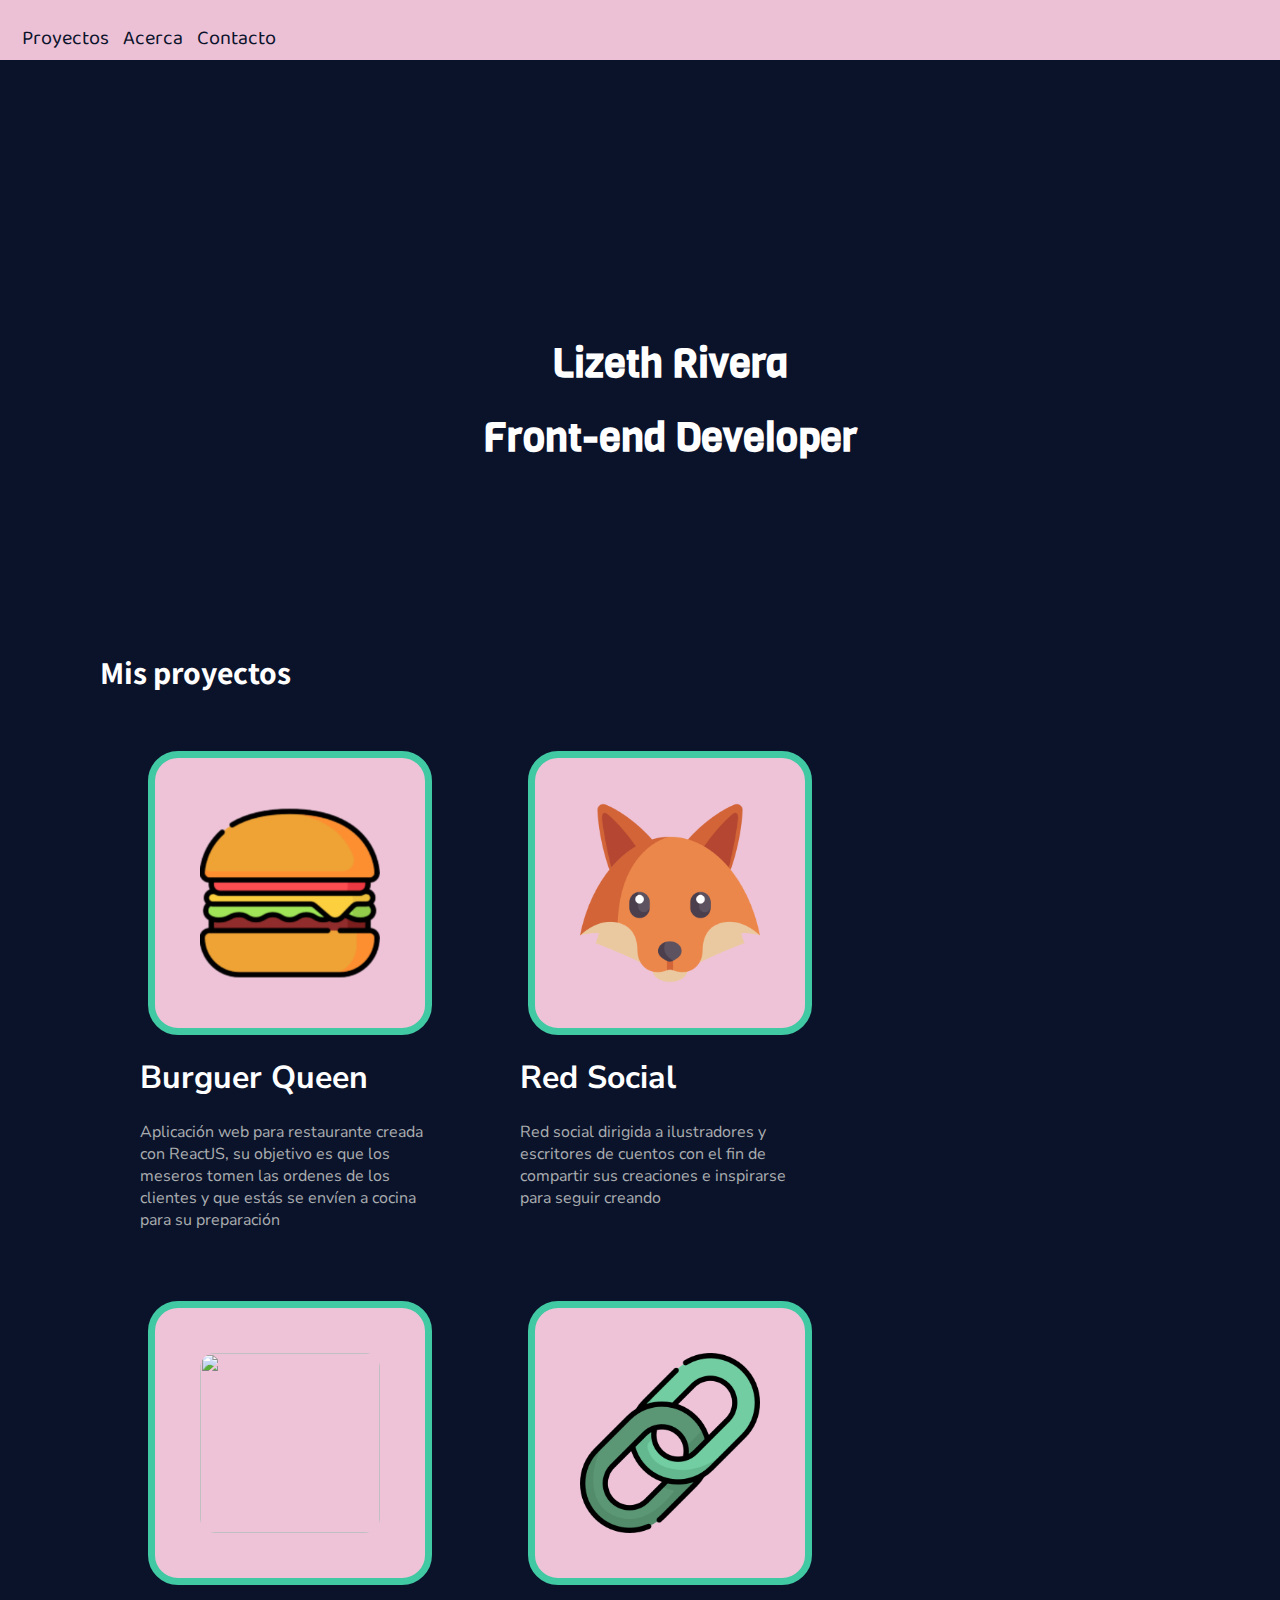
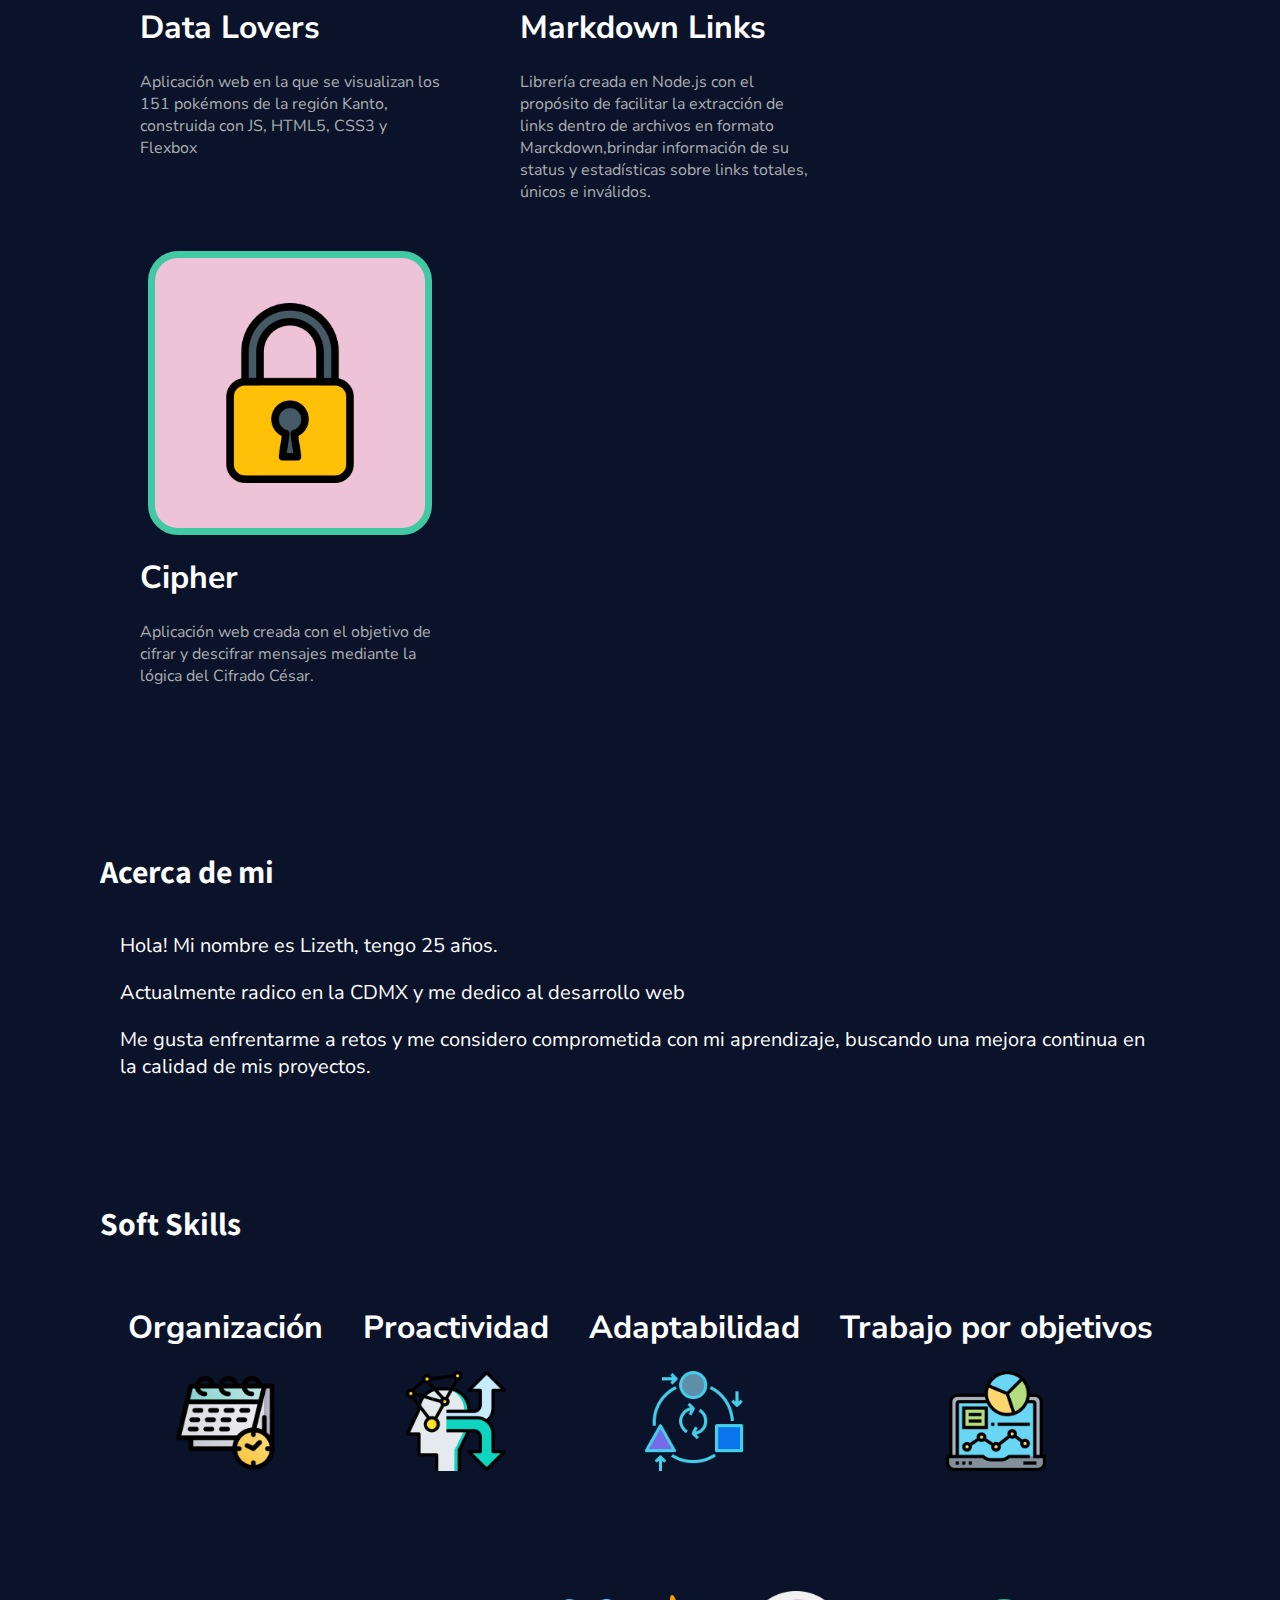
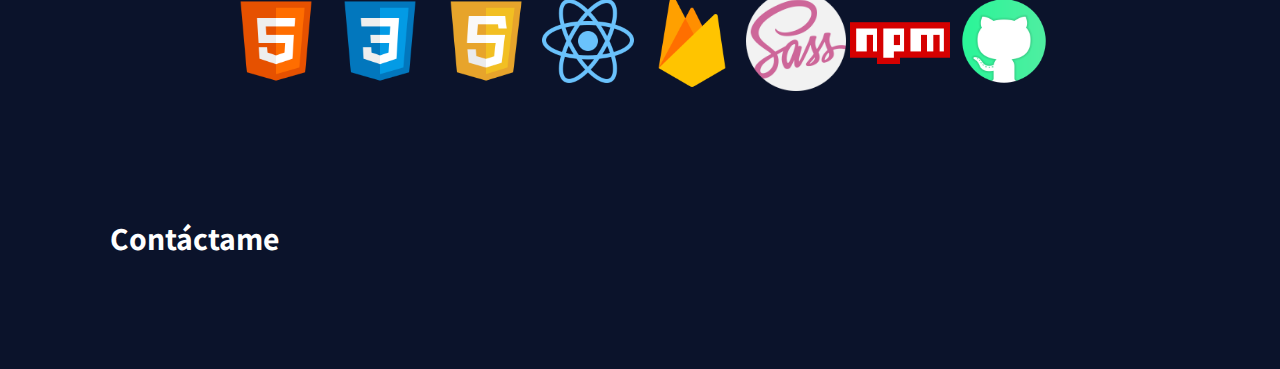
==== docs/index.html @ 99b13305 "Change of design" ====
<html lang="en">

<head>
    <meta charset="UTF-8">
    <meta name="viewport" content="width=device-width, initial-scale=1.0">
    <title>Lizeth Rivera-Front-end Developer</title>
    <link rel="stylesheet" href="styles.css">
    <script src="https://kit.fontawesome.com/90e469c395.js" crossorigin="anonymous"></script>
    <link href="https://fonts.googleapis.com/css2?family=Baloo+2:wght@600&display=swap" rel="stylesheet">
    <link href="https://fonts.googleapis.com/css2?family=Nunito+Sans:wght@300&display=swap" rel="stylesheet">
    <link href="https://fonts.googleapis.com/css2?family=Assistant:wght@700&display=swap" rel="stylesheet">
    <link href="https://fonts.googleapis.com/css2?family=Viga&display=swap" rel="stylesheet">
    <link href="https://fonts.googleapis.com/css2?family=Bungee+Shade&display=swap" rel="stylesheet">
    <link href="https://fonts.googleapis.com/css2?family=Denk+One&display=swap" rel="stylesheet">
</head>

<body>
    <header class="container-header">

        <div class="networks">
            <a href="#work" class="about">Proyectos</a>
            <a href="#about" class="about">Acerca</a>
            <a href="#contact" class="about">Contacto</a>

        </div>
    </header>


    <div class="introduction">
        <!-- <img class="image-introduction" src="../images/image-introduction.jpg" alt=""> -->

        <!-- <a href="https://www.freepik.es/fotos-vectores-gratis/fondo">Vector de Fondo creado por freepik -
            www.freepik.es</a> -->
        <div class="container-lines">
            <!-- <img src="images/PicsArt_07-20-04.37.44.jpg" alt="LizetR" class="image"> -->
            <h1 class="name">Lizeth Rivera</h1>
            <h1>Front-end Developer</h1>
        </div>
    </div>

    <section id="work">
        <h1 class="title">Mis proyectos</h1>
        <div class="container-allwork">
            <div class="container-work">
                <figure>

                    <div class="container-project">
                        <a href="https://pruebafirebase-fd269.web.app/" target="_blank"><img src="images/queen.png"
                                width="1200" /></a>
                    </div>
                    <div class="project-description">
                        <h1> Burguer Queen</h1>
                        <p>Aplicación web para restaurante creada con ReactJS, su objetivo es que los meseros tomen las
                            ordenes de los
                            clientes y que estás se envíen a cocina para su preparación</p>
                        <a href="https://github.com/LizethRivera04/CDMX009-BurgerQueen" title="Burguer Queen-GitHub"
                            target="_blank"><i class="fas fa-code"></i></a>

                        <a href="https://pruebafirebase-fd269.web.app/" title="Burguer Queen-Website" target="_blank"><i
                                class="fas fa-globe-americas website"></i></a>
                    </div>
                </figure>

                <figure>

                    <div class="container-project">
                        <a href="https://socialnetwork-15a5f.web.app" target="_blank"><img src="images/fox.png"
                                width="1200" /></a>
                    </div>
                    <div class="project-description">
                        <h1> Red Social</h1>
                        <p>Red social dirigida a ilustradores y escritores de cuentos con el fin de compartir sus
                            creaciones e inspirarse para seguir creando</p>
                        <a href="https://github.com/LizethRivera04/CDMX009-Social-Network" title="Red Social-GitHub"
                            target="_blank"><i class="fas fa-code"></i></a>
                        <a href="https://socialnetwork-15a5f.web.app" title="Red Social-WebSite" target="_blank"><i
                                class="fas fa-globe-americas website"></i></a>
                    </div>
                </figure>

                <figure>
                    <div class="container-project">
                        <a href="https://lizethrivera04.github.io/CDMX009-Data-Lovers/" target="_blank"><img
                                class="img-poke" src="https://assets.pokemon.com/assets/cms2/img/pokedex/detail/001.png"
                                width="1280" /></a>
                        <!-- <a href="https://lizethrivera04.github.io/CDMX009-Data-Lovers/" target="_blank"><img
                                src="https://i.gyazo.com/8e56fc35030e617d359d046a97c9596f.gif" alt="Image from Gyazo"
                                width="1280" /></a> -->
                    </div>
                    <div class="project-description">
                        <h1> Data Lovers</h1>
                        <p>Aplicación web en la que se visualizan los 151 pokémons de la región Kanto, construida
                            con
                            JS, HTML5, CSS3 y Flexbox</p>
                        <a href="https://github.com/LizethRivera04/CDMX009-Data-Lovers" title="DataLovers-GitHub"
                            target="_blank"><i class="fas fa-code"></i></a>
                        <a href="https://lizethrivera04.github.io/CDMX009-Data-Lovers/" title="DataLovers-WebSite"
                            target="_blank"><i class="fas fa-globe-americas website"></i></a>

                    </div>
                </figure>

                <figure>

                    <div class="container-project">
                        <a href="https://github.com/LizethRivera04/CDMX009-MdLinks" target="_blank"><img
                                src="images/link.png" width="1200" /></a>
                    </div>
                    <div class="project-description">
                        <h1> Markdown Links</h1>
                        <p>Librería creada en Node.js con el propósito de facilitar la extracción de links dentro de
                            archivos en formato Marckdown,brindar información de su status y estadísticas
                            sobre links totales, únicos e inválidos.</p>
                        <a href="https://github.com/LizethRivera04/CDMX009-MdLinks" title="Red Social-GitHub"
                            target="_blank"><i class="fas fa-code"></i></a>
                    </div>
                </figure>

                <figure>

                    <div class="container-project">
                        <a href="https://lizethrivera04.github.io/CDMX009-cipher/" target="_blank"><img
                                src="images/lock.png" width="1200" /></a>
                    </div>
                    <div class="project-description">
                        <h1> Cipher</h1>
                        <p>Aplicación web creada con el objetivo de cifrar y descifrar mensajes mediante la lógica del
                            Cifrado César.</p>
                        <a href="https://github.com/LizethRivera04/CDMX009-cipher" title="Red Social-GitHub"
                            target="_blank"><i class="fas fa-code"></i></a>
                        <a href="https://lizethrivera04.github.io/CDMX009-cipher/" title="Cipher-WebSite"
                            target="_blank"><i class="fas fa-globe-americas website"></i></a>
                    </div>
                </figure>

            </div>
        </div>

    </section>


    <section id="about">
        <h1 class="title">Acerca de mi</h1>
        <div class="container-about">
            <p>Hola! Mi nombre es Lizeth, tengo 25 años.</p>
            <p>Actualmente radico en la CDMX y me dedico al desarrollo web</p>
            <p>Me gusta enfrentarme a retos y me considero comprometida con mi aprendizaje, buscando una mejora continua
                en
                la calidad de mis proyectos.</p>
        </div>

    </section>

    <section class="soft-skills">
        <h1 class="title ">Soft Skills</h1>
        <div class="container-skills">
            <div class="skill">
                <h1>Organización</h1>
                <img src="images/organitation.png" class="icons-skills"></img>
            </div>
            <div class="skill">
                <h1>Proactividad </h1>
                <img src="images/proactivity.png" class="icons-skills"></img>
            </div>
            <div class="skill">
                <h1>Adaptabilidad </h1>
                <img src="images/adaptation.png" class="icons-skills"></img>
            </div>
            <div class="skill">
                <h1>Trabajo por objetivos </h1>
                <img src="images/results.png" class="icons-skills"></img>
            </div>
        </div>


    </section>

    <section class="icons-tech">
        <div>
            <img src="images/html5.png" alt="html">
            <img src="images/css3.png" alt="html">
            <img src="images/javascript.png" alt="html">
            <img src="images/react.png" alt="html">
            <img src="images/firebase.png" alt="html">
            <img src="images/sass.png" alt="html">
            <img src="images/npm.png" alt="html">
            <img src="images/github.png" alt="html">
        </div>

    </section>

    <section id="contact">
        <h1 class="title contact-me">Contáctame</h1>
        <div class="container-contact">
            <a href="https://www.linkedin.com/in/lizeth-rivera-s%C3%A1nchez-b0bbb5181/" title="LinkedIn"
                target="_blank"><i class="fab fa-linkedin-in"></i></a>
            <a href="https://github.com/LizethRivera04" title="GitHub" target="_blank"><i
                    class="fab fa-github-alt"></i></a>
            <a href="pdfs/CV_LIZETH_RIVERA.pdf" download="CV-Lizeth Rivera 2020" title=" Descargar CV PDF"
                target="_blank"><i class="far fa-file-pdf"></i></a>
        </div>
    </section>

</body>

</html>
---- docs/styles.css ----
body{
    background-color: #0B132B;
    font-family: 'Nunito Sans', sans-serif;
    margin: 0;
    width: 100vw;
    color: #FFFFFF;
}
header{

    width: 100%;
    height: 60px;
    font-family: 'Baloo 2', cursive;
     /* background: linear-gradient(#FC6471 10%,#FF7477 40%,#EB9486);  */
    /* background-color: #c77dff;  */
    /* background-color:#FF7477 ; */
    background-color: #ecc1d6;
    color: #0B132B;
    
}
.container-header{
    display: flex;
   justify-content: start;
}

.networks{
    margin: 5px;
    padding: 10px;
    display: flex;
    justify-content: center;
}
.networks a{
    font-size: 20px;
    margin: 7px;
    text-decoration: none;
    text-align: center;
    color: #0B132B;

}
.introduction{
    margin-top: 50px;
    height: 500px;
    font-family: 'Assistant', sans-serif;
}
/* .image{
    width:200px;
    height:400px;
    border-radius:50px;
} */
.container-lines{
    height: 100%;
    display: grid;
    grid-template-rows: repeat(2,50%);
    text-align: center;
    /* font-family:'Bungee Shade', cursive; */
    /* font-family:'Denk One', sans-serif; */
    font-family:'Viga', sans-serif;
    /* color: #40c9a2; */
    padding-top: 40px;
    padding-left: 60px;
    
}
.container-lines h1{
    font-size: 40px;
    margin-top: 10px;
    margin-left: 40px;
    margin-right: 40px;
    margin-bottom: 10px;
}
.container-lines p{
    font-size: 30px;
    margin-top: 30px;
    margin-left: 40px;
    margin-right: 40px;
    margin-bottom: 10px;
    padding-right: 50px;
}
.name{
    align-self: end;
}
#about{
    margin: 0;
    padding-right: 0;
    padding-left: 0;
}
.container-about{
    font-size: 20px;
    padding: 0px 80px 0px 80px;
    margin: 40px;
}
section{
    margin: 20px;
    padding: 20px;
    
}
.title{
    font-family: 'Assistant', sans-serif;
    padding-left:70px;
    padding-right: 70px;
    margin-left: 30px;
    margin-right: 30px;
}
#work{
    margin: 0;
    padding-right: 0;
    padding-left: 0;
}
.container-allwork{
    padding: 20px 30px 50px 30px;
    margin: 20px 70px 20px 70px;
}

.container-work{
    display: grid;
    /* grid-template-columns: 1fr 1fr; */
      /* grid-template-columns: repeat(2,440px);  */
    grid-template-columns: repeat(auto-fit, minmax(300px,380px)); 
    grid-template-rows: 550px;
    

}
.container-project{
    width: 250px;
    height: 250px; 
    padding: 10px;
    display: flex;
    justify-content: center;
    align-items: center;
    align-self: center;
    justify-self: center;
    background-color: #eec3d8;
    border-color:#40c9a2 ;
    border-style: solid;
    border-width: 7px;
    border-radius: 30px;
    
}
.container-project img{
    align-self: center;
    justify-self: center;
    width: 180px;
    height: 180px;
    border-radius: 15px;
}

.website{
    margin: 10px;
}

.project-description{
    background-color: #0B132B;
}
.project-description p{
    color: #aaadaf;
}
.project-description i{
    color: #40c9a2;
}
/* .project-description h1{
    color: #eec3d8;
} */
.soft-skills{
    margin-right: 0;
    margin-left: 0;
    padding-right: 0;
    padding-left: 0;
}

.icons-skills{
   width: 100px;
}
.container-skills{
    display: flex;
    justify-content: center;
 
}
.skill{
    text-align: center;
    margin: 20px;
}
#contact{
    width: 100%;
    display: grid;
   justify-items:center;
   grid-gap: 50px;
}
.container-contact{
    width: 40%;
    display: grid;
   grid-template-columns: repeat(3, 1fr);
   grid-gap:10px;
   justify-items:center;

}

.container-contact i{
    font-size: 90px;
    color: #eec3d8;
}

.icons-tech{
    margin: 60px;
    display: flex;
    justify-content: center;
}

.contact-me{
    margin: 20px 0 20px 0 ;
    justify-self: start;
}
.icons-tech img{
width: 100px;

}
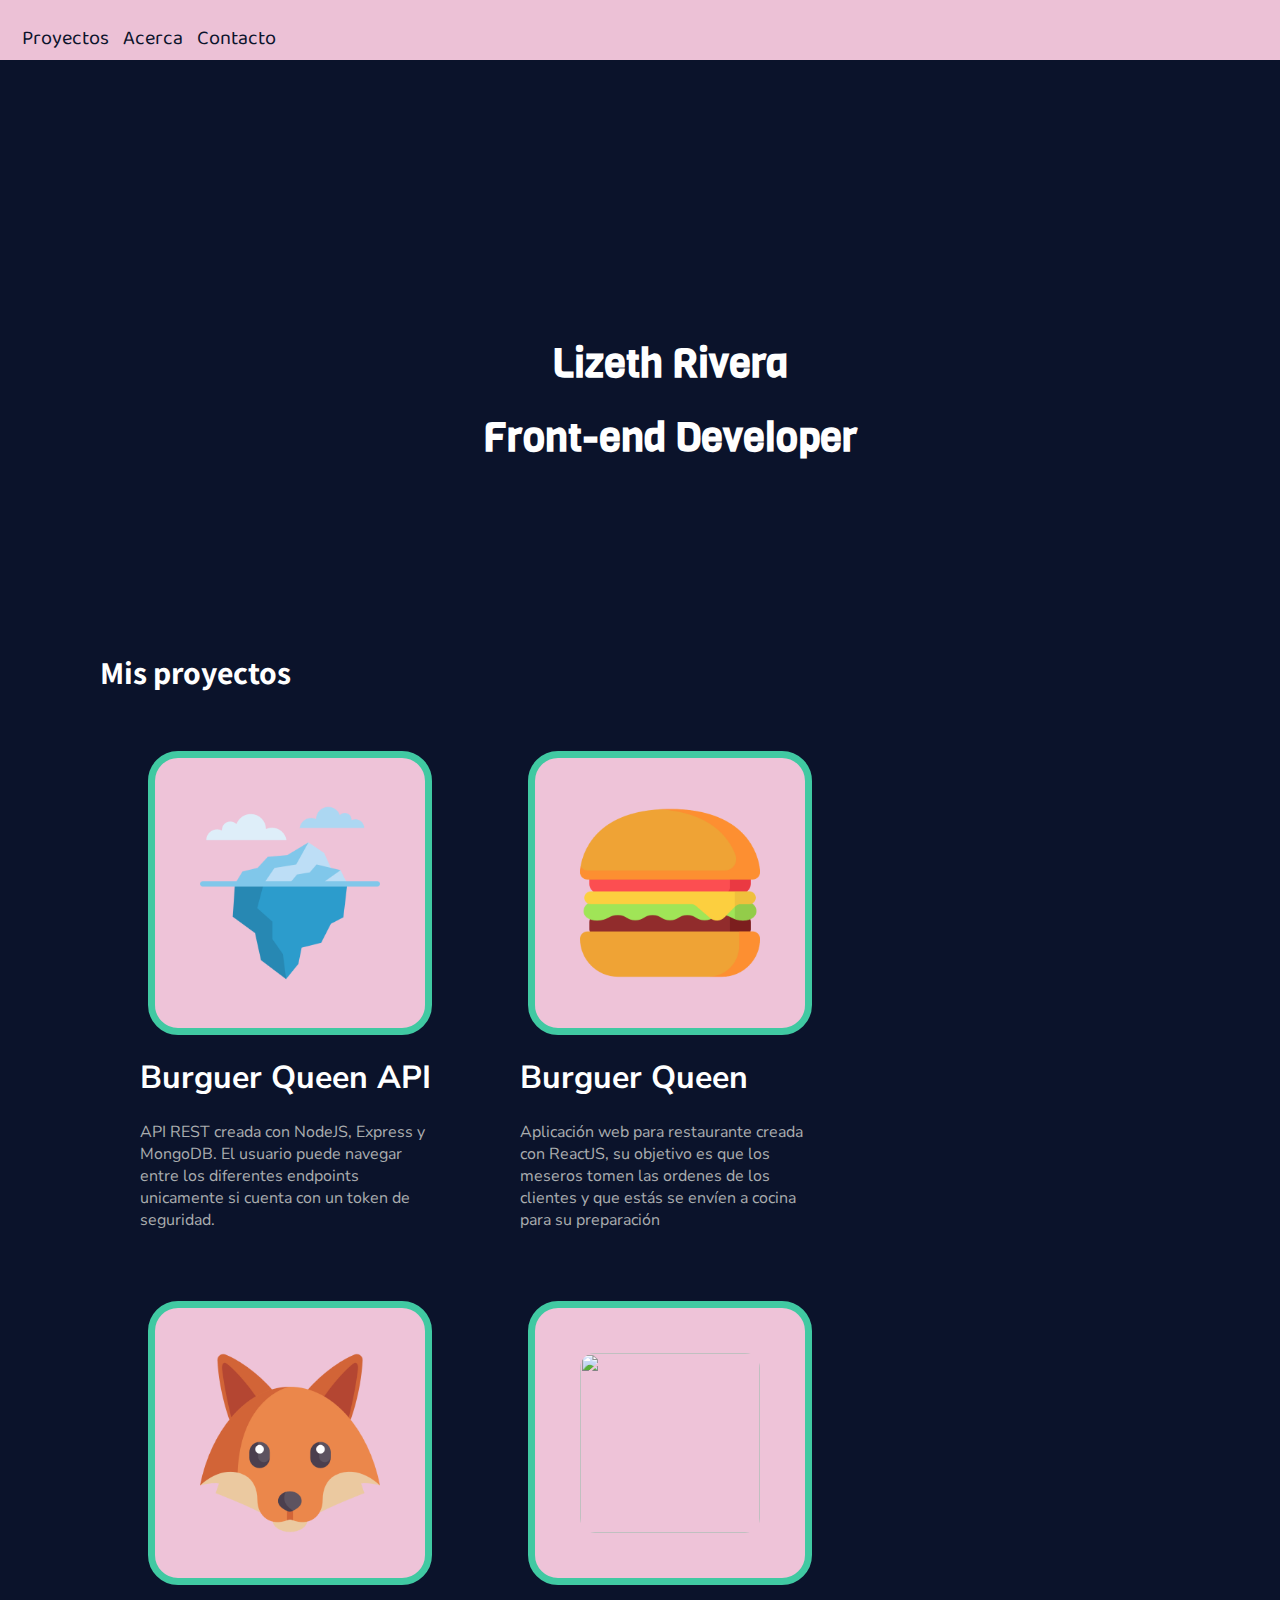
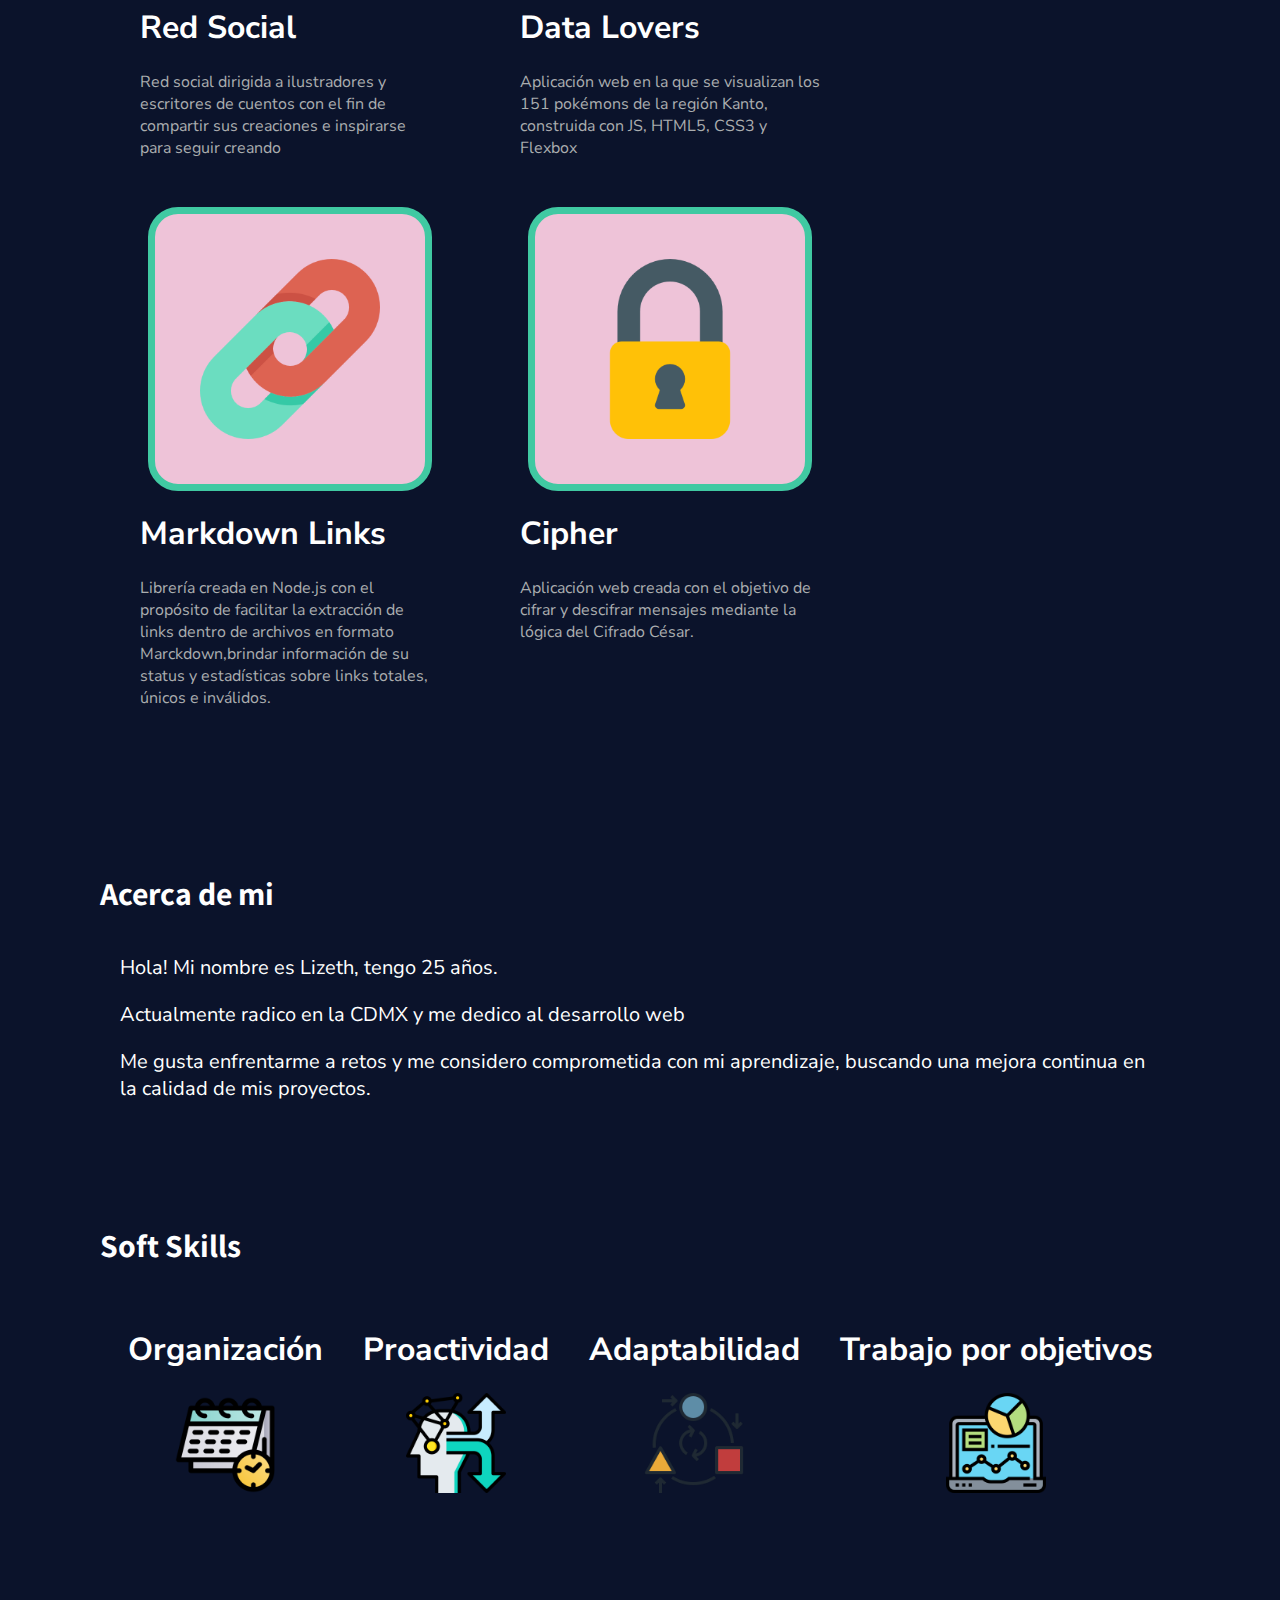
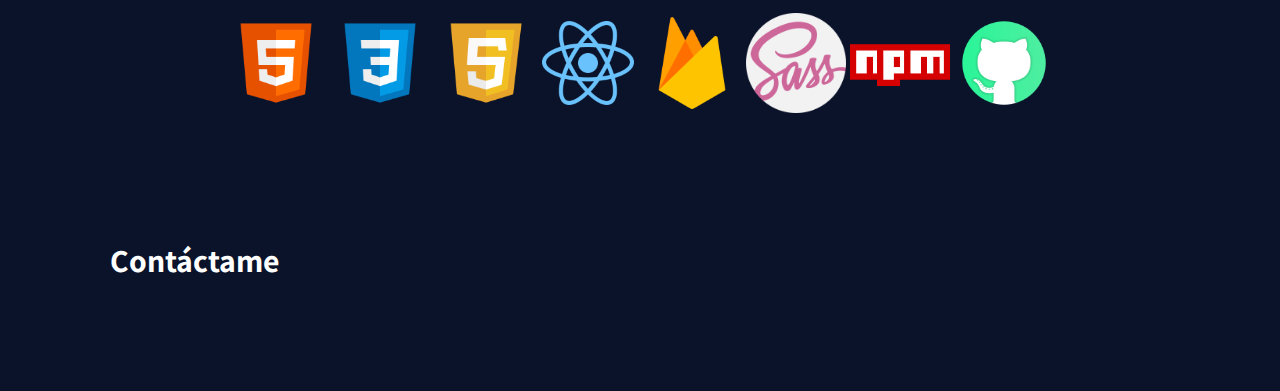
==== commit d032ebce: "Add BQ API, modification some images" ====
--- a/docs/index.html
+++ b/docs/index.html
@@ -42,10 +42,31 @@
         <h1 class="title">Mis proyectos</h1>
         <div class="container-allwork">
             <div class="container-work">
-                <figure>
-
-                    <div class="container-project">
-                        <a href="https://pruebafirebase-fd269.web.app/" target="_blank"><img src="images/queen.png"
+
+
+                <figure>
+
+                    <div class="container-project">
+                        <a href="https://github.com/LizethRivera04/Burguer-Queen-API" target="_blank"><img
+                                src="images/iceberg.png" width="1200" /></a>
+                    </div>
+                    <div class="project-description">
+                        <h1> Burguer Queen API</h1>
+                        <p>API REST creada con NodeJS, Express y MongoDB. El usuario puede navegar
+                            entre los diferentes endpoints unicamente si cuenta con un token de seguridad.</p>
+                        <a href="https://github.com/LizethRivera04/Burguer-Queen-API" title="Burguer Queen API-GitHub"
+                            target="_blank"><i class="fas fa-code"></i></a>
+
+                        <a href="https://burguer-api.herokuapp.com/" title="Burguer Queen API-Website"
+                            target="_blank"><i class="fas fa-globe-americas website"></i></a>
+                    </div>
+                </figure>
+
+
+                <figure>
+
+                    <div class="container-project">
+                        <a href="https://burguerqueen-f6391.web.app/" target="_blank"><img src="images/queen.png"
                                 width="1200" /></a>
                     </div>
                     <div class="project-description">
@@ -56,7 +77,7 @@
                         <a href="https://github.com/LizethRivera04/CDMX009-BurgerQueen" title="Burguer Queen-GitHub"
                             target="_blank"><i class="fas fa-code"></i></a>
 
-                        <a href="https://pruebafirebase-fd269.web.app/" title="Burguer Queen-Website" target="_blank"><i
+                        <a href="https://burguerqueen-f6391.web.app/" title="Burguer Queen-Website" target="_blank"><i
                                 class="fas fa-globe-americas website"></i></a>
                     </div>
                 </figure>
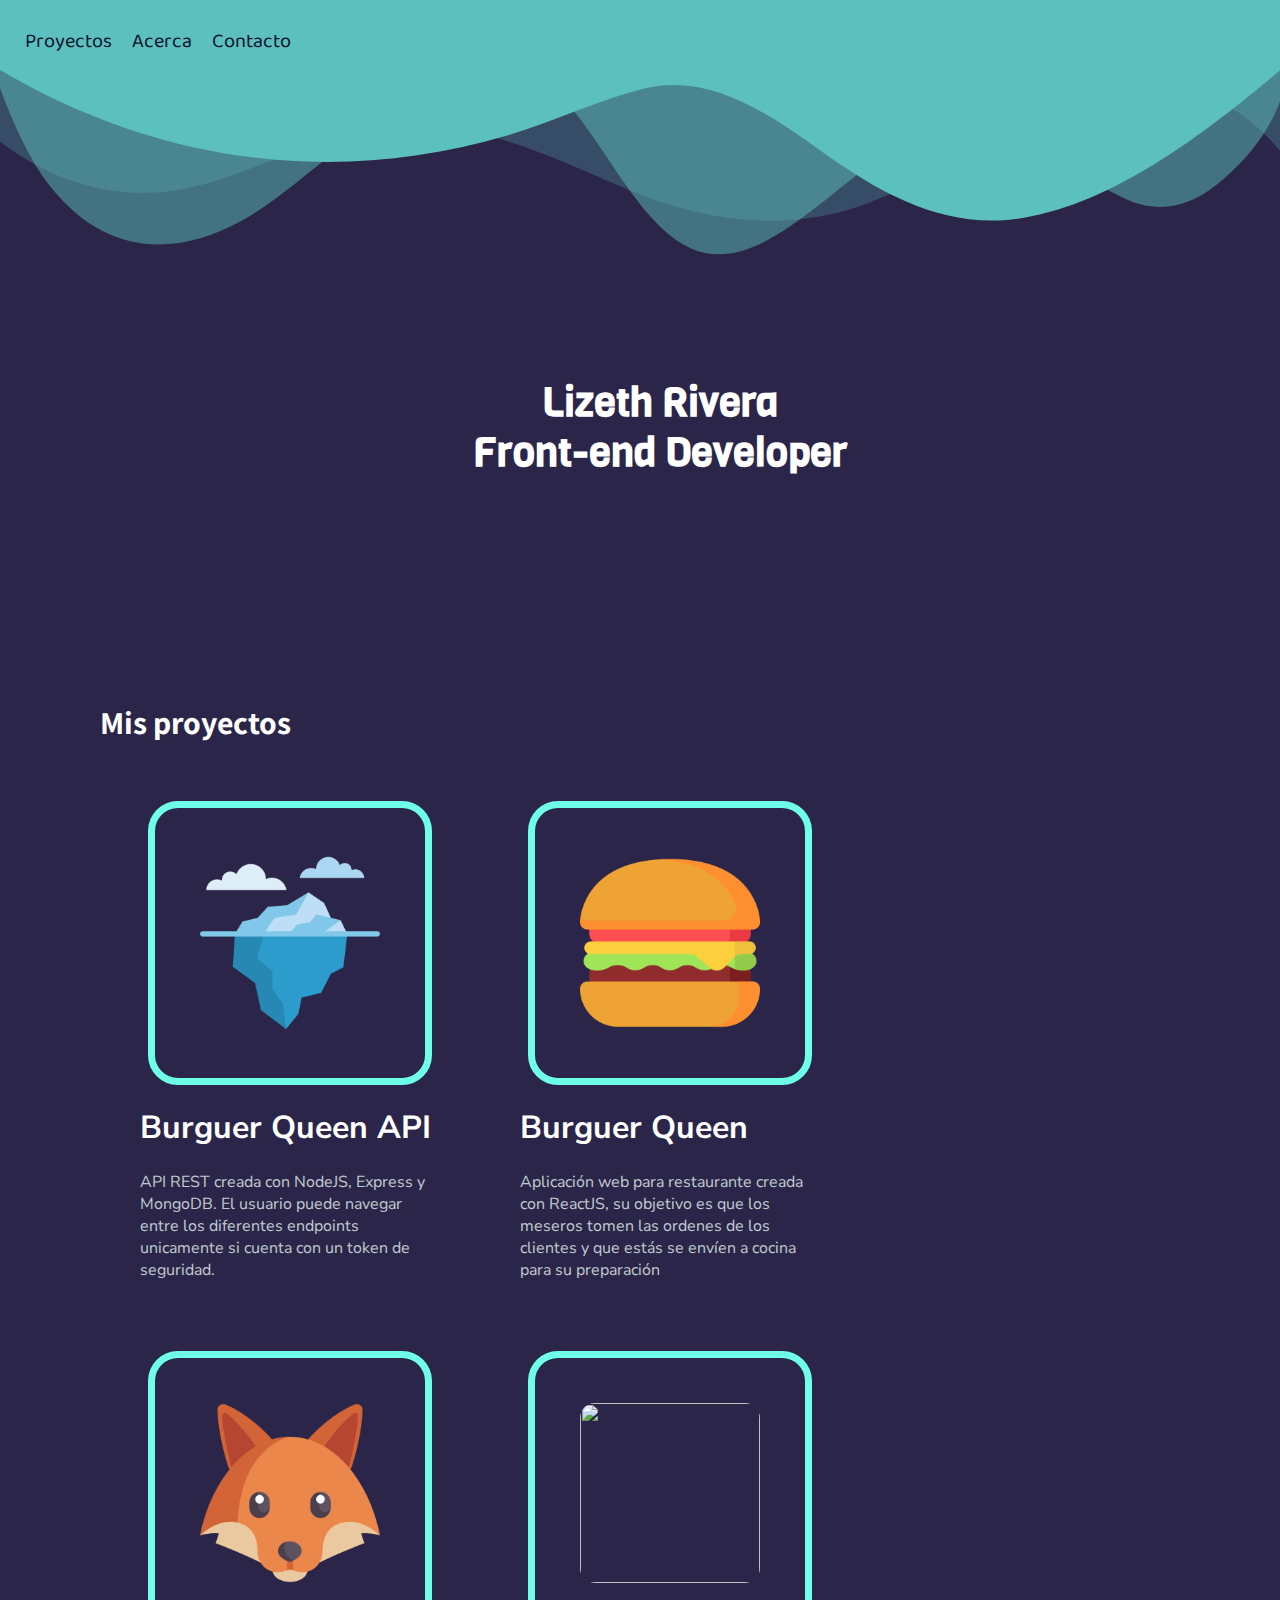
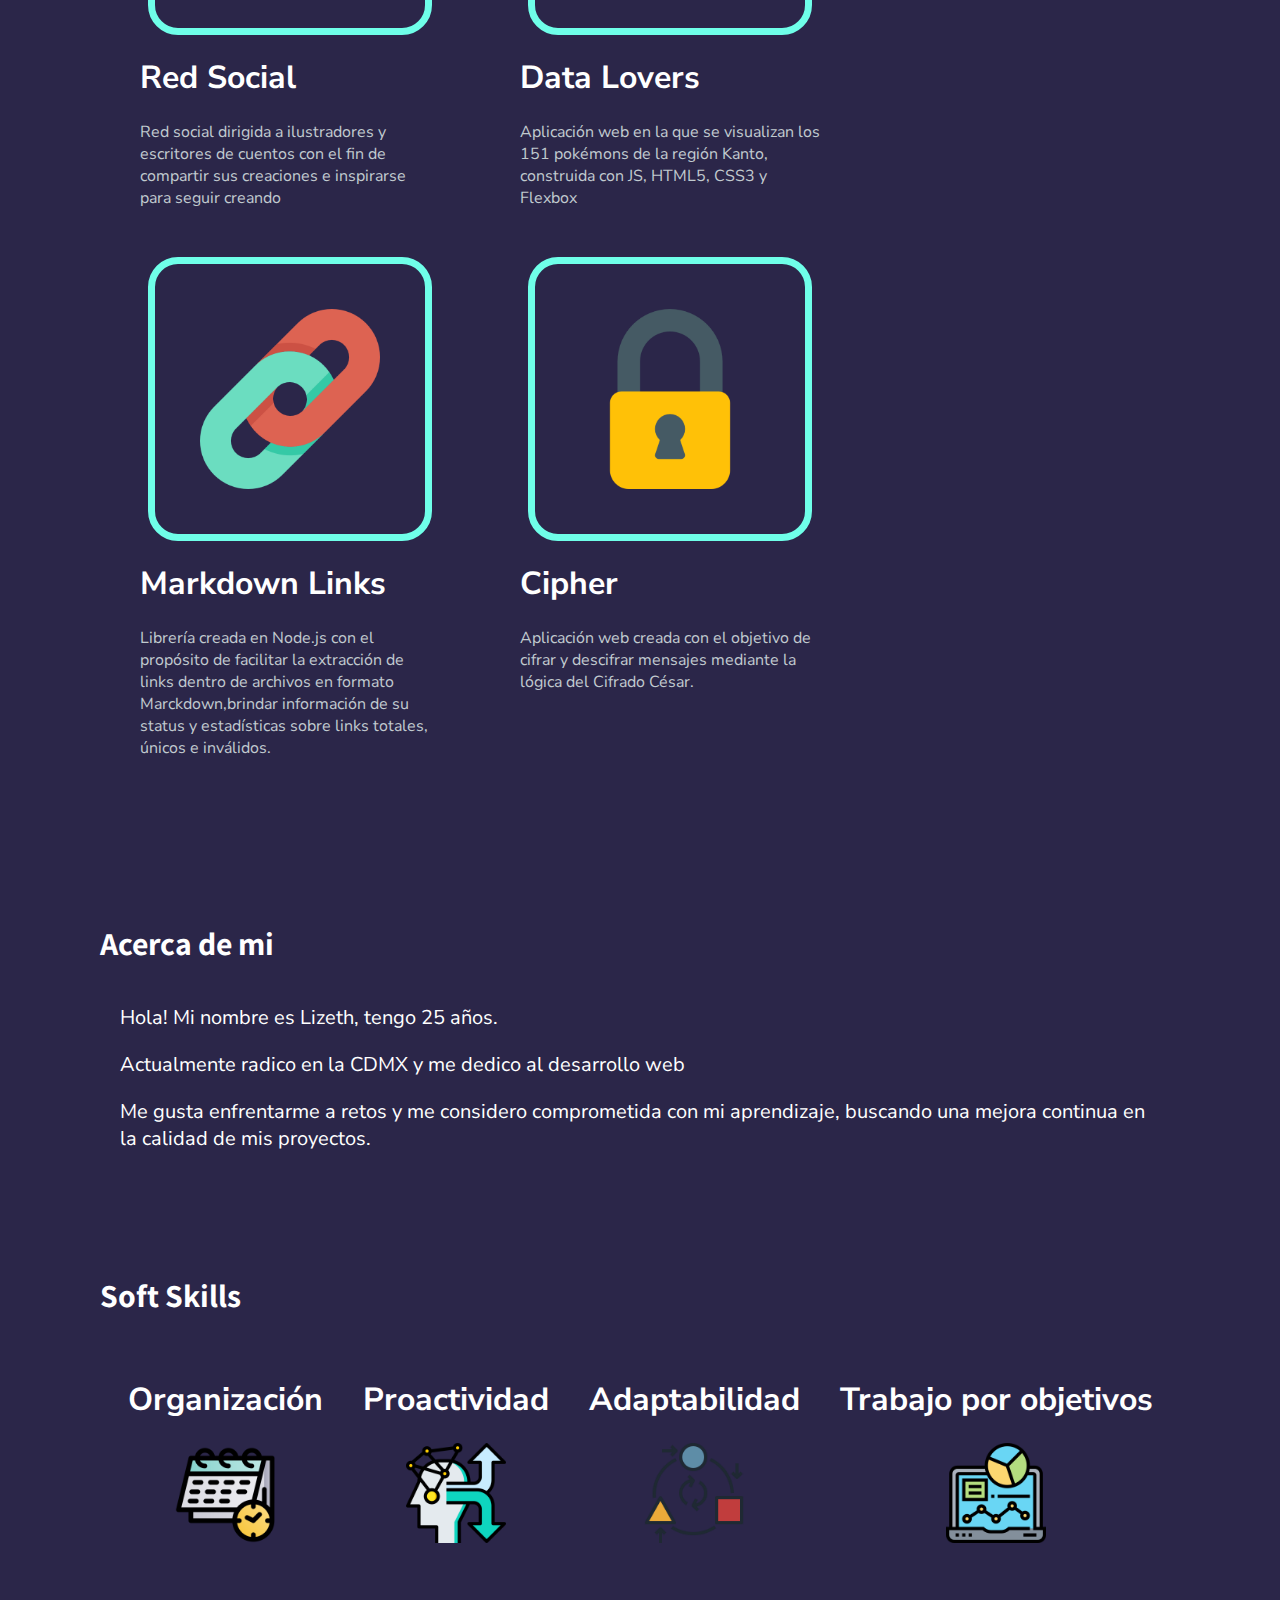
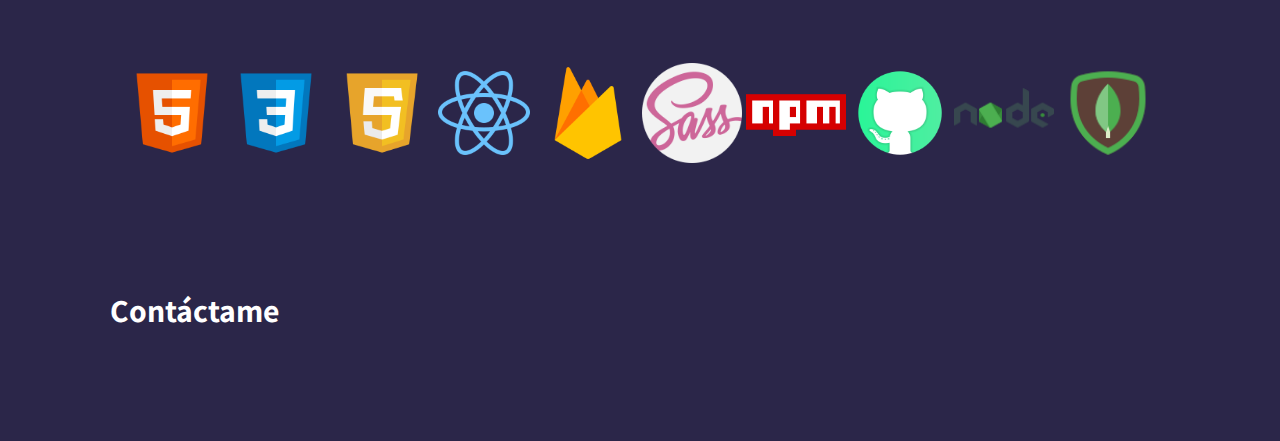
==== commit 9f5da88c: "Styles Improvement" ====
--- a/docs/index.html
+++ b/docs/index.html
@@ -12,30 +12,48 @@
     <link href="https://fonts.googleapis.com/css2?family=Viga&display=swap" rel="stylesheet">
     <link href="https://fonts.googleapis.com/css2?family=Bungee+Shade&display=swap" rel="stylesheet">
     <link href="https://fonts.googleapis.com/css2?family=Denk+One&display=swap" rel="stylesheet">
+    <link rel="stylesheet" href="https://cdnjs.cloudflare.com/ajax/libs/animate.css/4.1.1/animate.min.css" />
 </head>
 
 <body>
     <header class="container-header">
 
         <div class="networks">
-            <a href="#work" class="about">Proyectos</a>
-            <a href="#about" class="about">Acerca</a>
-            <a href="#contact" class="about">Contacto</a>
+            <a href="#work" class="about work">Proyectos</a>
+            <a href="#about" class="about ">Acerca</a>
+            <a href="#contact" class="about contact">Contacto</a>
 
         </div>
     </header>
 
 
-    <div class="introduction">
+    <div class=" introduction">
         <!-- <img class="image-introduction" src="../images/image-introduction.jpg" alt=""> -->
 
         <!-- <a href="https://www.freepik.es/fotos-vectores-gratis/fondo">Vector de Fondo creado por freepik -
             www.freepik.es</a> -->
-        <div class="container-lines">
-            <!-- <img src="images/PicsArt_07-20-04.37.44.jpg" alt="LizetR" class="image"> -->
-            <h1 class="name">Lizeth Rivera</h1>
-            <h1>Front-end Developer</h1>
-        </div>
+        <div class="custom-shape-divider-top-1600717554">
+            <svg data-name="Layer 1" xmlns="http://www.w3.org/2000/svg" viewBox="0 0 1200 120"
+                preserveAspectRatio="none">
+                <path
+                    d="M0,0V46.29c47.79,22.2,103.59,32.17,158,28,70.36-5.37,136.33-33.31,206.8-37.5C438.64,32.43,512.34,53.67,583,72.05c69.27,18,138.3,24.88,209.4,13.08,36.15-6,69.85-17.84,104.45-29.34C989.49,25,1113-14.29,1200,52.47V0Z"
+                    opacity=".25" class="shape-fill"></path>
+                <path
+                    d="M0,0V15.81C13,36.92,27.64,56.86,47.69,72.05,99.41,111.27,165,111,224.58,91.58c31.15-10.15,60.09-26.07,89.67-39.8,40.92-19,84.73-46,130.83-49.67,36.26-2.85,70.9,9.42,98.6,31.56,31.77,25.39,62.32,62,103.63,73,40.44,10.79,81.35-6.69,119.13-24.28s75.16-39,116.92-43.05c59.73-5.85,113.28,22.88,168.9,38.84,30.2,8.66,59,6.17,87.09-7.5,22.43-10.89,48-26.93,60.65-49.24V0Z"
+                    opacity=".5" class="shape-fill"></path>
+                <path
+                    d="M0,0V5.63C149.93,59,314.09,71.32,475.83,42.57c43-7.64,84.23-20.12,127.61-26.46,59-8.63,112.48,12.24,165.56,35.4C827.93,77.22,886,95.24,951.2,90c86.53-7,172.46-45.71,248.8-84.81V0Z"
+                    class="shape-fill"></path>
+            </svg>
+
+            <div class="container-lines">
+                <!-- <img src="images/PicsArt_07-20-04.37.44.jpg" alt="LizetR" class="image"> -->
+                <h1 class="name animate__animated animate__bounceInDown">Lizeth Rivera</h1>
+                <h1>Front-end Developer</h1>
+            </div>
+        </div>
+
+
     </div>
 
     <section id="work">
@@ -71,7 +89,8 @@
                     </div>
                     <div class="project-description">
                         <h1> Burguer Queen</h1>
-                        <p>Aplicación web para restaurante creada con ReactJS, su objetivo es que los meseros tomen las
+                        <p>Aplicación web para restaurante creada con ReactJS, su objetivo es que los meseros tomen
+                            las
                             ordenes de los
                             clientes y que estás se envíen a cocina para su preparación</p>
                         <a href="https://github.com/LizethRivera04/CDMX009-BurgerQueen" title="Burguer Queen-GitHub"
@@ -145,7 +164,8 @@
                     </div>
                     <div class="project-description">
                         <h1> Cipher</h1>
-                        <p>Aplicación web creada con el objetivo de cifrar y descifrar mensajes mediante la lógica del
+                        <p>Aplicación web creada con el objetivo de cifrar y descifrar mensajes mediante la lógica
+                            del
                             Cifrado César.</p>
                         <a href="https://github.com/LizethRivera04/CDMX009-cipher" title="Red Social-GitHub"
                             target="_blank"><i class="fas fa-code"></i></a>
@@ -165,7 +185,8 @@
         <div class="container-about">
             <p>Hola! Mi nombre es Lizeth, tengo 25 años.</p>
             <p>Actualmente radico en la CDMX y me dedico al desarrollo web</p>
-            <p>Me gusta enfrentarme a retos y me considero comprometida con mi aprendizaje, buscando una mejora continua
+            <p>Me gusta enfrentarme a retos y me considero comprometida con mi aprendizaje, buscando una mejora
+                continua
                 en
                 la calidad de mis proyectos.</p>
         </div>
@@ -199,13 +220,15 @@
     <section class="icons-tech">
         <div>
             <img src="images/html5.png" alt="html">
-            <img src="images/css3.png" alt="html">
-            <img src="images/javascript.png" alt="html">
-            <img src="images/react.png" alt="html">
-            <img src="images/firebase.png" alt="html">
-            <img src="images/sass.png" alt="html">
-            <img src="images/npm.png" alt="html">
-            <img src="images/github.png" alt="html">
+            <img src="images/css3.png" alt="css">
+            <img src="images/javascript.png" alt="javascript">
+            <img src="images/react.png" alt="react">
+            <img src="images/firebase.png" alt="firebase">
+            <img src="images/sass.png" alt="sass">
+            <img src="images/npm.png" alt="npm">
+            <img src="images/github.png" alt="github">
+            <img src="images/nodejs.png" alt="node">
+            <img src="images/mongodb.png" alt="mongodb">
         </div>
 
     </section>
@@ -217,7 +240,7 @@
                 target="_blank"><i class="fab fa-linkedin-in"></i></a>
             <a href="https://github.com/LizethRivera04" title="GitHub" target="_blank"><i
                     class="fab fa-github-alt"></i></a>
-            <a href="pdfs/CV_LIZETH_RIVERA.pdf" download="CV-Lizeth Rivera 2020" title=" Descargar CV PDF"
+            <a href="pdfs/Lizeth Rivera CV-2020.pdf" download="CV-Lizeth Rivera 2020" title=" Descargar CV PDF"
                 target="_blank"><i class="far fa-file-pdf"></i></a>
         </div>
     </section>
--- a/docs/styles.css
+++ b/docs/styles.css
@@ -1,22 +1,40 @@
 body{
-    background-color: #0B132B;
+    background-color: #2b2649;
     font-family: 'Nunito Sans', sans-serif;
     margin: 0;
-    width: 100vw;
+    
     color: #FFFFFF;
 }
 header{
-
-    width: 100%;
+    
     height: 60px;
     font-family: 'Baloo 2', cursive;
      /* background: linear-gradient(#FC6471 10%,#FF7477 40%,#EB9486);  */
     /* background-color: #c77dff;  */
     /* background-color:#FF7477 ; */
-    background-color: #ecc1d6;
-    color: #0B132B;
-    
-}
+    background-color: #5BC0BE;
+    color: #1D3354;
+    
+}
+
+.custom-shape-divider-top-1600717554 {
+    top: 0;
+    left: 0;
+    overflow: hidden;
+    line-height: 0;
+}
+
+.custom-shape-divider-top-1600717554 svg {
+    position: relative;
+    display: block;
+    width: calc(100% + 1.3px);
+    height: 212px;
+}
+
+.shape-fill {
+    fill: #5BC0BE;
+}
+
 .container-header{
     display: flex;
    justify-content: start;
@@ -27,18 +45,28 @@
     padding: 10px;
     display: flex;
     justify-content: center;
+    overflow:hidden;
 }
 .networks a{
     font-size: 20px;
-    margin: 7px;
+    margin: 10px;
     text-decoration: none;
     text-align: center;
     color: #0B132B;
-
-}
+    background-image: linear-gradient(currentColor, currentColor);
+    background-position: 0% 100%;
+    background-repeat: no-repeat;
+    background-size: 0% 2px;
+    transition: background-size .5s;
+
+}
+.networks a:hover, a:focus{
+    background-size: 100% 2px;
+}
+
 .introduction{
-    margin-top: 50px;
-    height: 500px;
+    /* margin-top: 50px; */
+    height: 600px;
     font-family: 'Assistant', sans-serif;
 }
 /* .image{
@@ -47,7 +75,7 @@
     border-radius:50px;
 } */
 .container-lines{
-    height: 100%;
+    height: 50%;
     display: grid;
     grid-template-rows: repeat(2,50%);
     text-align: center;
@@ -55,16 +83,15 @@
     /* font-family:'Denk One', sans-serif; */
     font-family:'Viga', sans-serif;
     /* color: #40c9a2; */
-    padding-top: 40px;
-    padding-left: 60px;
+    padding-left: 40px;
     
 }
 .container-lines h1{
     font-size: 40px;
-    margin-top: 10px;
+    margin-top: 30px;
     margin-left: 40px;
     margin-right: 40px;
-    margin-bottom: 10px;
+    margin-bottom: 20px;
 }
 .container-lines p{
     font-size: 30px;
@@ -127,8 +154,8 @@
     align-items: center;
     align-self: center;
     justify-self: center;
-    background-color: #eec3d8;
-    border-color:#40c9a2 ;
+    /* background-color: #c6b0eb; */
+    border-color:#6FFFE9 ;
     border-style: solid;
     border-width: 7px;
     border-radius: 30px;
@@ -140,20 +167,26 @@
     width: 180px;
     height: 180px;
     border-radius: 15px;
+    overflow:hidden
+}
+.container-project:hover img {
+    -webkit-transform:scale(1.1);
+    transform:scale(1.1);
 }
 
 .website{
     margin: 10px;
 }
 
+
 .project-description{
-    background-color: #0B132B;
+    background-color: #2b2649;
 }
 .project-description p{
-    color: #aaadaf;
+    color: #c1cacf;
 }
 .project-description i{
-    color: #40c9a2;
+    color: #c1cacf;
 }
 /* .project-description h1{
     color: #eec3d8;
@@ -178,7 +211,7 @@
     margin: 20px;
 }
 #contact{
-    width: 100%;
+  
     display: grid;
    justify-items:center;
    grid-gap: 50px;
@@ -194,7 +227,7 @@
 
 .container-contact i{
     font-size: 90px;
-    color: #eec3d8;
+    color: #6FFFE9;
 }
 
 .icons-tech{
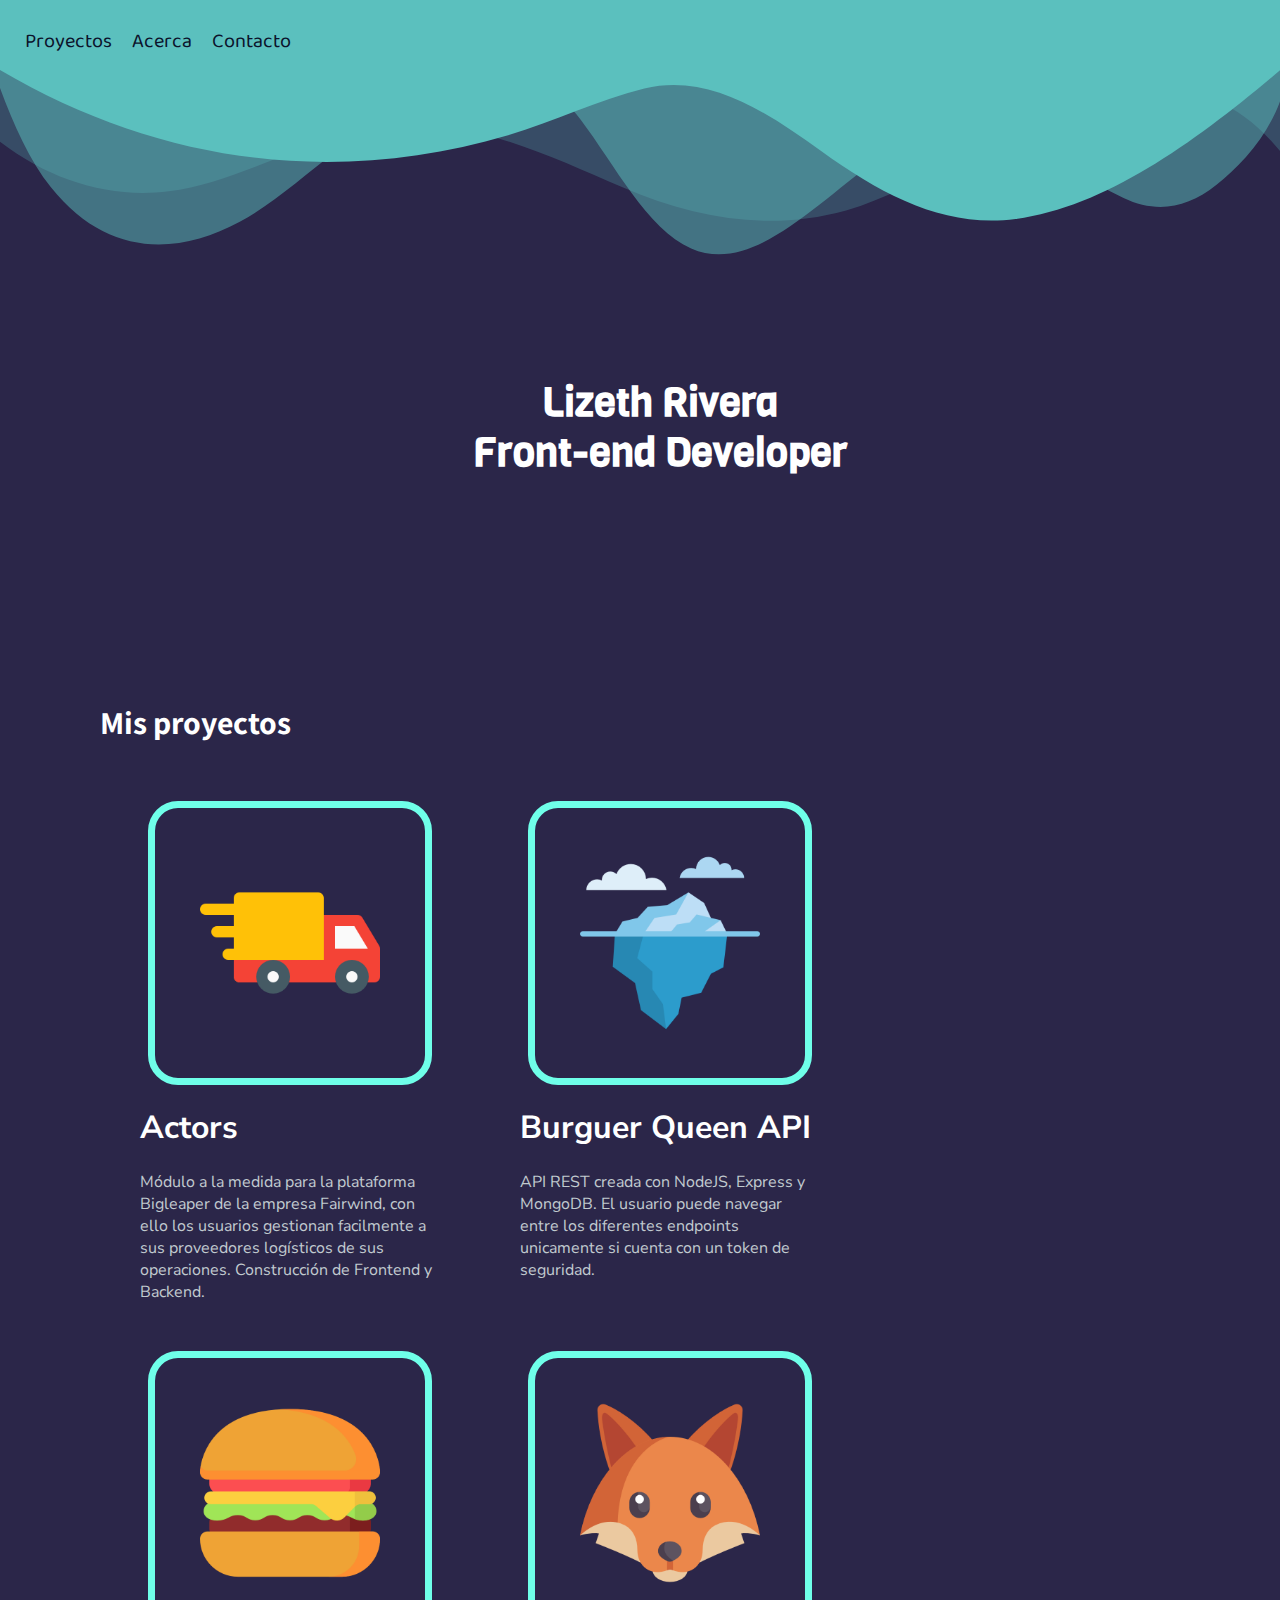
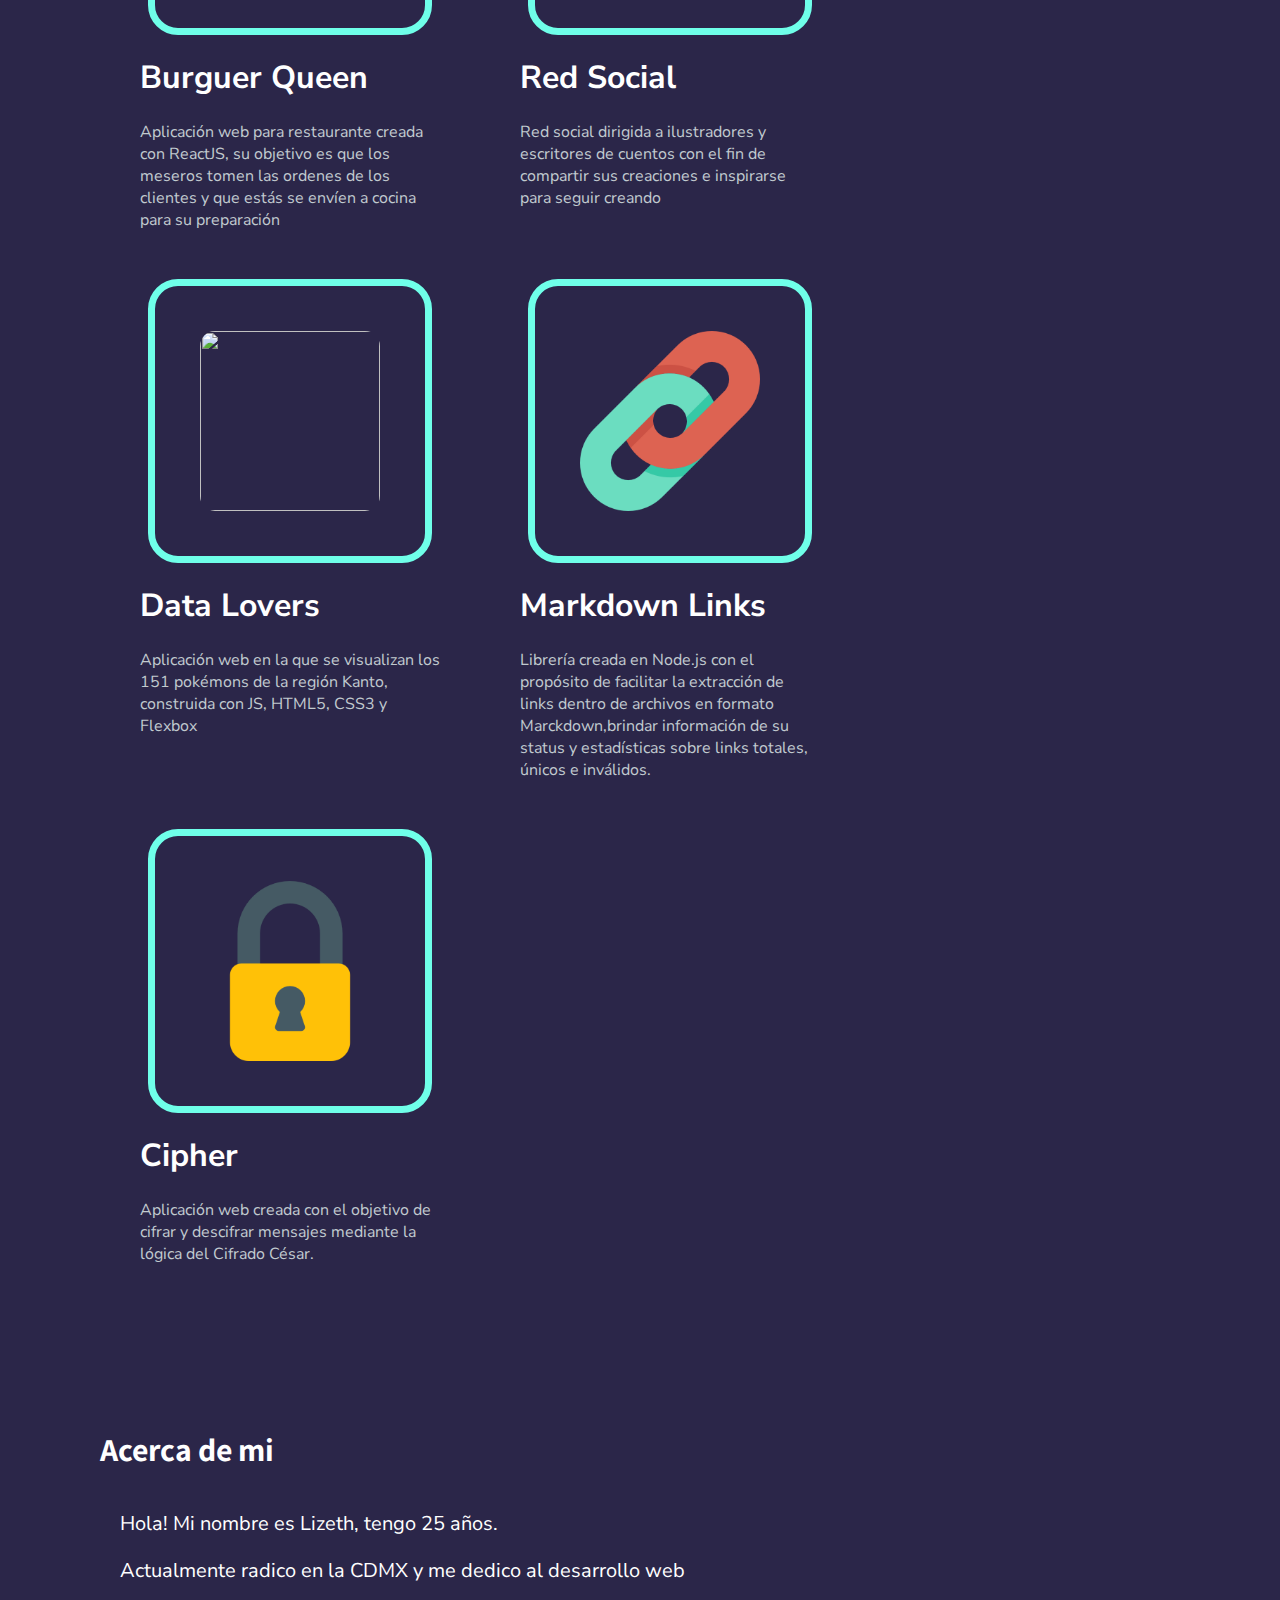
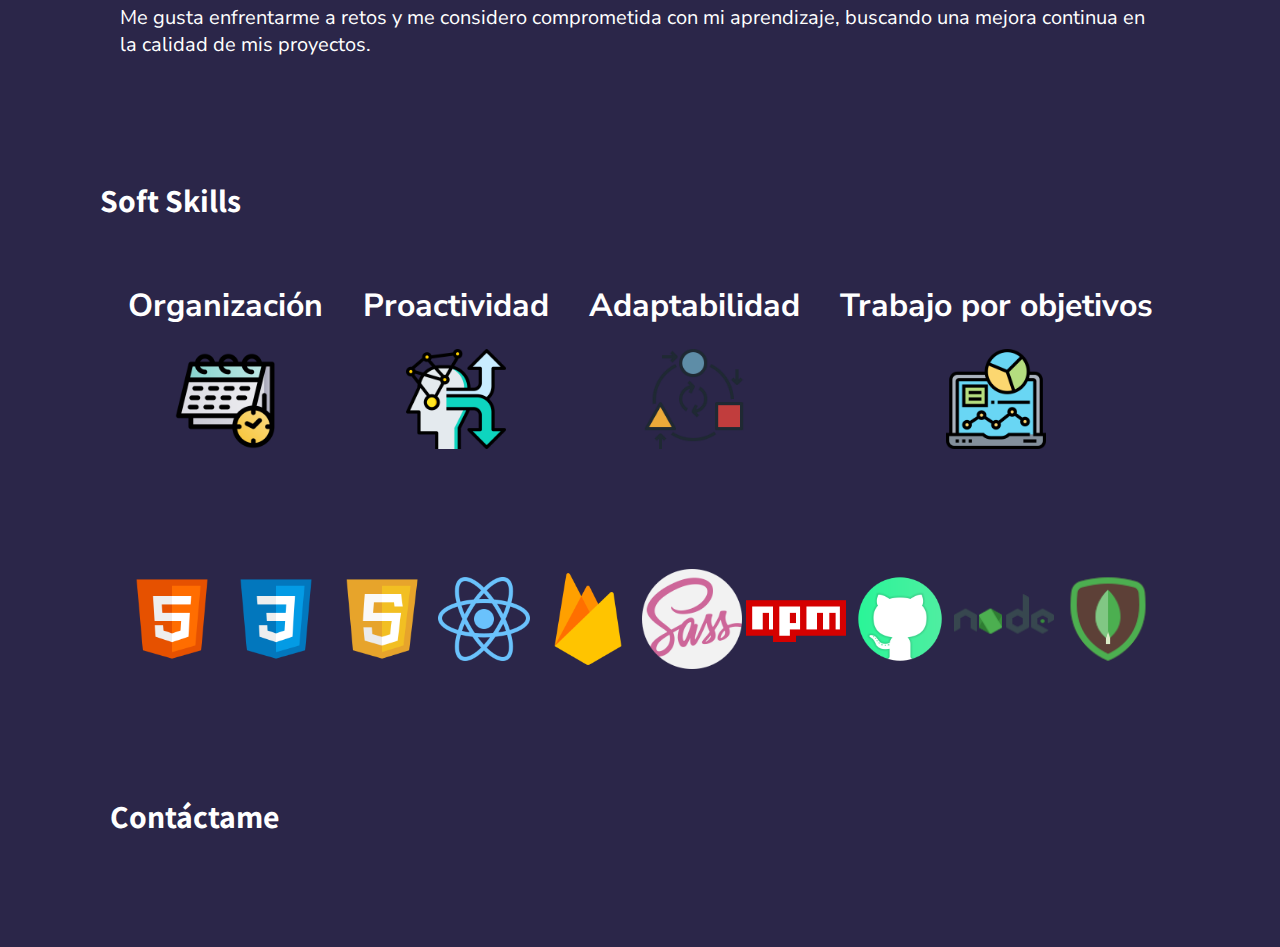
==== commit 0e46788d: "Project TF added" ====
--- a/docs/index.html
+++ b/docs/index.html
@@ -61,9 +61,31 @@
         <div class="container-allwork">
             <div class="container-work">
 
-
-                <figure>
-
+                <figure>
+                    <div class="container-project">
+                        <a href="https://lizethrivera04.github.io/Bigleaper-client/#/" target="_blank"><img
+                                src="images/bigleaper.png" width="1200" /></a>
+                    </div>
+                    <div class="project-description">
+                        <h1>Actors</h1>
+                        <p>Módulo a la medida para la plataforma Bigleaper de la empresa Fairwind, con ello los
+                            usuarios gestionan facilmente a sus proveedores logísticos de sus operaciones. Construcción
+                            de
+                            Frontend y Backend.</p>
+                        <a href="https://github.com/LizethRivera04/Bigleaper-client" title="GitHub-Bigleaper-client"
+                            target="_blank"><i class="fas fa-code"></i></a>
+
+                        <a href="https://lizethrivera04.github.io/Bigleaper-client/#/" title="Bigleaper-client"
+                            target="_blank"><i class="fas fa-globe-americas website"></i></a>
+                        <!-- <a href="https://github.com/LizethRivera04/Bigleaper-server" title="GitHub-Bigleaper-server"
+                            target="_blank"><i class="fas fa-code"></i></a>
+                        <a href="https://bigleaper-module-api.herokuapp.com/" title="Bigleaper-server"
+                            target="_blank"><i class="fas fa-globe-americas website"></i></a> -->
+                    </div>
+                </figure>
+
+
+                <figure>
                     <div class="container-project">
                         <a href="https://github.com/LizethRivera04/Burguer-Queen-API" target="_blank"><img
                                 src="images/iceberg.png" width="1200" /></a>
@@ -236,11 +258,11 @@
     <section id="contact">
         <h1 class="title contact-me">Contáctame</h1>
         <div class="container-contact">
-            <a href="https://www.linkedin.com/in/lizeth-rivera-s%C3%A1nchez-b0bbb5181/" title="LinkedIn"
-                target="_blank"><i class="fab fa-linkedin-in"></i></a>
+            <a href="https://www.linkedin.com/in/lizeth-rivera-b0bbb5181/" title="LinkedIn" target="_blank"><i
+                    class="fab fa-linkedin-in"></i></a>
             <a href="https://github.com/LizethRivera04" title="GitHub" target="_blank"><i
                     class="fab fa-github-alt"></i></a>
-            <a href="pdfs/Lizeth Rivera CV-2020.pdf" download="CV-Lizeth Rivera 2020" title=" Descargar CV PDF"
+            <a href="pdfs/Lizeth Rivera CV 2020.pdf" download="CV-Lizeth Rivera 2020" title=" Descargar CV PDF"
                 target="_blank"><i class="far fa-file-pdf"></i></a>
         </div>
     </section>
